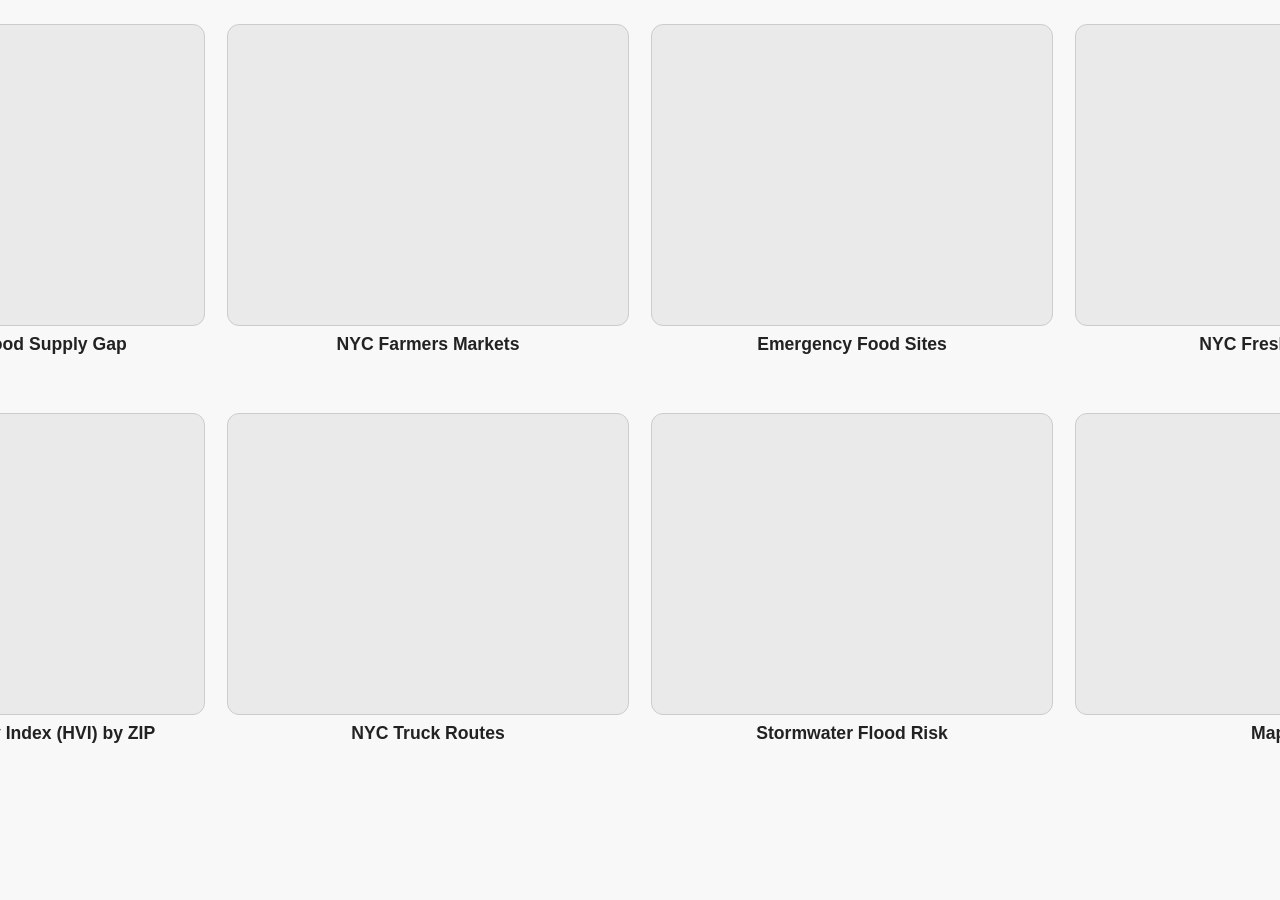
==== maps.html @ 48ff4455 "data" ====
<!DOCTYPE html>
<html lang="en">
<head>
  <meta charset="UTF-8">
  <meta name="viewport" content="width=device-width, initial-scale=1.0">
  <title>NYC Map Dashboard</title>
  <link href="maps.css" rel="stylesheet">
  <link href="https://api.mapbox.com/mapbox-gl-js/v2.15.0/mapbox-gl.css" rel="stylesheet">
</head>
<body>
  <div id="dashboard">
    <!-- Map boxes will be inserted here -->
    <div class="map-row">
      <div class="map-panel">
        <div class="map-box" id="map0"></div>
        <div class="map-title">Emergency Food Supply Gap</div>
        <div class="map-legend" id="legend0"></div>
      </div>
      <div class="map-panel">
        <div class="map-box" id="map1"></div>
        <div class="map-title">NYC Farmers Markets</div>
        <div class="map-legend" id="legend1"></div>
      </div>
      <div class="map-panel">
        <div class="map-box" id="map2"></div>
        <div class="map-title">Emergency Food Sites</div>
        <div class="map-legend" id="legend2"></div>
      </div>
      <div class="map-panel">
        <div class="map-box" id="map3"></div>
        <div class="map-title">NYC Fresh Zoning</div>
        <div class="map-legend" id="legend3"></div>
      </div>
    </div>
    <div class="map-row">
      <div class="map-panel">
        <div class="map-box" id="map4"></div>
        <div class="map-title">Heat Vulnerability Index (HVI) by ZIP</div>
        <div class="map-legend" id="legend4"></div>
      </div>
      <div class="map-panel">
        <div class="map-box" id="map5"></div>
        <div class="map-title">NYC Truck Routes</div>
        <div class="map-legend" id="legend5"></div>
      </div>
      <div class="map-panel">
        <div class="map-box" id="map6"></div>
        <div class="map-title">Stormwater Flood Risk</div>
        <div class="map-legend" id="legend6"></div>
      </div>
      <div class="map-panel">
        <div class="map-box" id="map7"></div>
        <div class="map-title">Map 8</div>
        <div class="map-legend" id="legend7"></div>
      </div>
    </div>
  </div>
  <script src="https://api.mapbox.com/mapbox-gl-js/v2.15.0/mapbox-gl.js"></script>
  <script src="maps.js"></script>
</body>
</html>
---- maps.css ----
.map-panel {
  display: flex;
  flex-direction: column;
  align-items: center;
  width: 400px;
  margin: 0;
}
.map-title {
  font-size: 1.1rem;
  font-weight: 600;
  margin: 8px 0 2px 0;
  text-align: center;
  color: #222;
}
.map-legend {
  font-size: 0.95rem;
  margin-bottom: 8px;
  min-height: 24px;
  text-align: center;
  color: #444;
}
body {
  margin: 0;
  font-family: Inter, sans-serif;
  background: #f8f8f8;
}
/* Make dashboard horizontally scrollable if needed and prevent cropping */
#dashboard {
  display: flex;
  flex-direction: column;
  align-items: flex-start;
  padding: 24px 24px 24px 24px;
  width: 100vw;
  box-sizing: border-box;
  overflow-x: auto;
}
.map-row {
  display: flex;
  flex-direction: row;
  margin-bottom: 24px;
  width: 100%;
  justify-content: center;
  gap: 24px;
}
.map-box {
  width: 400px;
  height: 300px;
  border: 1px solid #ccc;
  border-radius: 12px;
  overflow: hidden;
  background: #eaeaea;
  flex-shrink: 0;
}
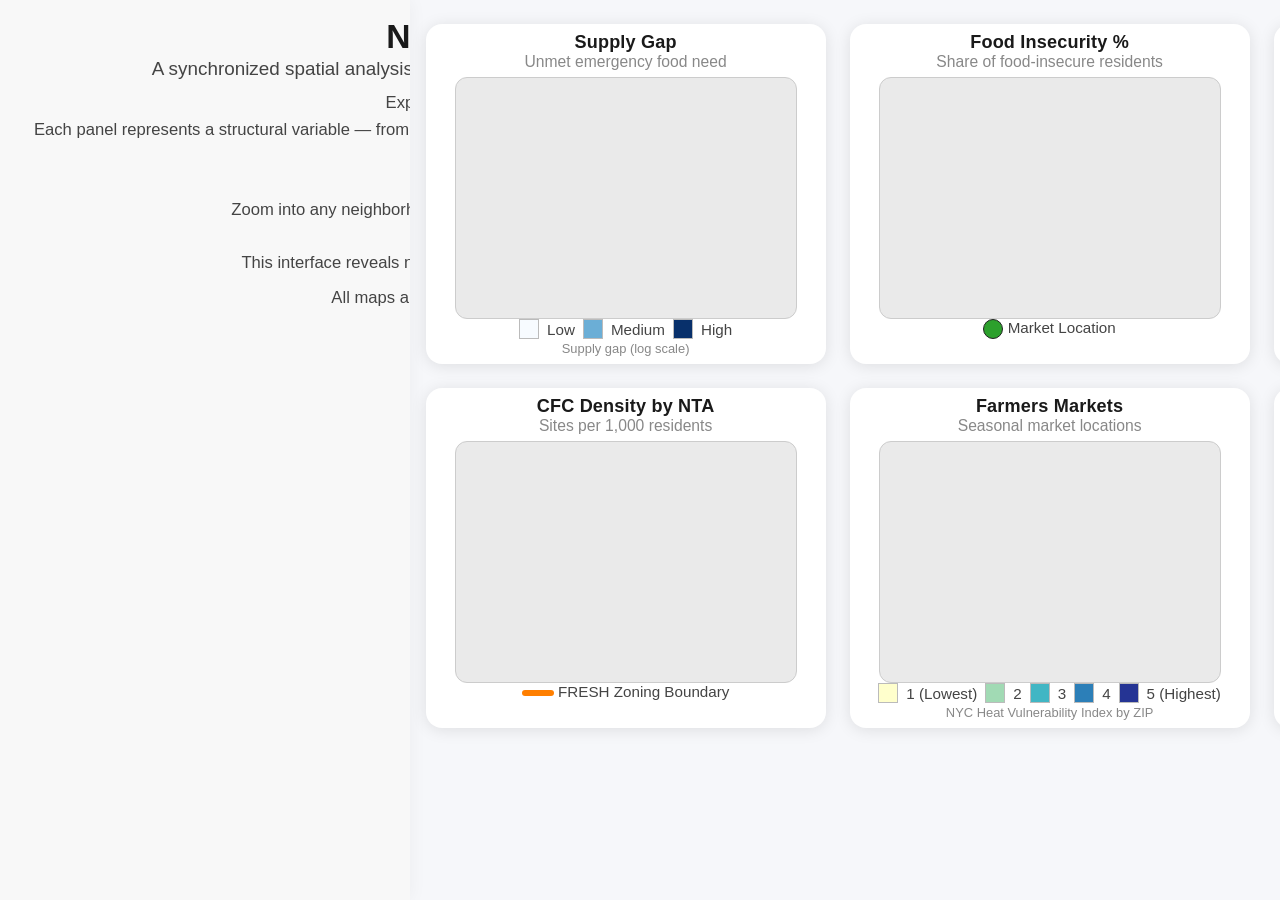
==== commit 346f8dfa: "update" ====
--- a/maps.html
+++ b/maps.html
@@ -4,54 +4,70 @@
   <meta charset="UTF-8">
   <meta name="viewport" content="width=device-width, initial-scale=1.0">
   <title>NYC Map Dashboard</title>
-  <link href="maps.css" rel="stylesheet">
+    <link href="./maps.css" rel="stylesheet">
   <link href="https://api.mapbox.com/mapbox-gl-js/v2.15.0/mapbox-gl.css" rel="stylesheet">
 </head>
 <body>
-  <div id="dashboard">
-    <!-- Map boxes will be inserted here -->
-    <div class="map-row">
-      <div class="map-panel">
-        <div class="map-box" id="map0"></div>
-        <div class="map-title">Emergency Food Supply Gap</div>
-        <div class="map-legend" id="legend0"></div>
-      </div>
-      <div class="map-panel">
-        <div class="map-box" id="map1"></div>
-        <div class="map-title">NYC Farmers Markets</div>
-        <div class="map-legend" id="legend1"></div>
-      </div>
-      <div class="map-panel">
-        <div class="map-box" id="map2"></div>
-        <div class="map-title">Emergency Food Sites</div>
-        <div class="map-legend" id="legend2"></div>
-      </div>
-      <div class="map-panel">
-        <div class="map-box" id="map3"></div>
-        <div class="map-title">NYC Fresh Zoning</div>
-        <div class="map-legend" id="legend3"></div>
+  <div class="main-flex">
+    <div class="left-panel">
+      <div class="intro-block">
+        <div class="main-title scenographic-title">NYC Food System Observatory</div>
+        <div class="subtitle">A synchronized spatial analysis of food vulnerability, emergency support, and climate exposure across New York City.</div>
+        <div class="intro-text">
+          Explore New York City’s food system through six synchronized maps.<br>
+          Each panel represents a structural variable — from unmet food need and emergency food distribution to market access, zoning policy, logistics corridors, and climate exposure.<br><br>
+          Zoom into any neighborhood to compare how food vulnerability, infrastructure, and environmental risk intersect.<br><br>
+          This interface reveals not isolated data layers, but the spatial relationships that shape structural food fragility.
+        </div>
+        <div class="sync-instruction sticky-sync">
+          All maps are synchronized. Zoom or pan in any panel to compare spatial conditions.
+        </div>
       </div>
     </div>
-    <div class="map-row">
-      <div class="map-panel">
-        <div class="map-box" id="map4"></div>
-        <div class="map-title">Heat Vulnerability Index (HVI) by ZIP</div>
-        <div class="map-legend" id="legend4"></div>
-      </div>
-      <div class="map-panel">
-        <div class="map-box" id="map5"></div>
-        <div class="map-title">NYC Truck Routes</div>
-        <div class="map-legend" id="legend5"></div>
-      </div>
-      <div class="map-panel">
-        <div class="map-box" id="map6"></div>
-        <div class="map-title">Stormwater Flood Risk</div>
-        <div class="map-legend" id="legend6"></div>
-      </div>
-      <div class="map-panel">
-        <div class="map-box" id="map7"></div>
-        <div class="map-title">Map 8</div>
-        <div class="map-legend" id="legend7"></div>
+    <div class="right-panel">
+      <div id="dashboard">
+        <div class="map-row scenographic-row">
+          <div class="map-panel">
+            <div class="map-title">Supply Gap</div>
+            <div class="map-subtitle">Unmet emergency food need</div>
+            <div class="map-box" id="map0"></div>
+            <div class="map-legend" id="legend0"></div>
+          </div>
+          <div class="map-panel">
+            <div class="map-title">Food Insecurity %</div>
+            <div class="map-subtitle">Share of food-insecure residents</div>
+            <div class="map-box" id="map1"></div>
+            <div class="map-legend" id="legend1"></div>
+          </div>
+          <div class="map-panel">
+            <div class="map-title">Emergency Food Sites</div>
+            <div class="map-subtitle">CFC and pantry locations</div>
+            <div class="map-box" id="map2"></div>
+            <div class="map-legend" id="legend2"></div>
+          </div>
+        </div>
+        <div class="map-row scenographic-row">
+          <div class="map-panel">
+            <div class="map-title">CFC Density by NTA</div>
+            <div class="map-subtitle">Sites per 1,000 residents</div>
+            <div class="map-box" id="map3"></div>
+            <div class="map-legend" id="legend3"></div>
+          </div>
+          <div class="map-panel">
+            <div class="map-title">Farmers Markets</div>
+            <div class="map-subtitle">Seasonal market locations</div>
+            <div class="map-box" id="map4"></div>
+            <div class="map-legend" id="legend4"></div>
+          </div>
+          <div class="map-panel">
+            <div class="map-title">Fresh Zoning</div>
+            <div class="map-subtitle">NYC FRESH zoning boundaries</div>
+            <div class="map-box" id="map5"></div>
+            <div class="map-legend" id="legend5"></div>
+          </div>
+        </div>
+        <!-- Hover summary card placeholder -->
+        <div id="hover-summary-card"></div>
       </div>
     </div>
   </div>
--- a/maps.css
+++ b/maps.css
@@ -1,16 +1,130 @@
+/* Main two-column layout */
+.main-flex {
+  display: flex;
+  flex-direction: row;
+  width: 100vw;
+  height: 100vh;
+  min-height: 100vh;
+  background: #f6f7fa;
+  overflow: hidden;
+}
+.left-panel {
+  width: 32vw;
+  min-width: 320px;
+  max-width: 420px;
+  background: #f8f8f8;
+  box-shadow: 2px 0 16px 0 rgba(0,0,0,0.04);
+  display: flex;
+  flex-direction: column;
+  align-items: flex-end;
+  justify-content: flex-start;
+  padding: 0 0 0 0;
+  z-index: 2;
+  height: 100vh;
+  overflow-y: auto;
+}
+.right-panel {
+  flex: 1 1 0;
+  display: flex;
+  flex-direction: column;
+  align-items: flex-start;
+  justify-content: center;
+  padding: 0 0 0 0;
+  min-width: 0;
+  overflow-x: auto;
+  height: 100vh;
+  overflow-y: auto;
+}
+/* Analytical intro block */
+.intro-block {
+  width: 100vw;
+  max-width: 100vw;
+  margin: 0 auto 12px auto;
+  padding: 18px 0 0 0;
+  background: #f8f8f8;
+  box-sizing: border-box;
+  text-align: center;
+}
+.main-title {
+  font-size: 2.1rem;
+  font-weight: 700;
+  color: #1a1a1a;
+  margin-bottom: 2px;
+  letter-spacing: 0.01em;
+}
+.subtitle {
+  font-size: 1.18rem;
+  color: #444;
+  font-weight: 400;
+  margin-bottom: 10px;
+}
+.intro-text {
+  font-size: 1.04rem;
+  color: #444;
+  font-weight: 400;
+  margin-bottom: 10px;
+  line-height: 1.6;
+}
+/* Synchronized maps instruction */
+.sync-instruction {
+  font-size: 1.04rem;
+  color: #444;
+  text-align: center;
+  margin: 12px 0 8px 0;
+  font-weight: 400;
+}
+/* Subtle group label styling */
+.group-label {
+  font-size: 0.98rem;
+  color: #888;
+  font-weight: 500;
+  letter-spacing: 0.04em;
+  margin: 0 0 4px 2px;
+  padding-top: 8px;
+}
 .map-panel {
   display: flex;
   flex-direction: column;
   align-items: center;
   width: 400px;
   margin: 0;
+  background: #fff;
+  border-radius: 16px;
+  box-shadow: 0 2px 16px 0 rgba(0,0,0,0.10);
+  transition: box-shadow 0.2s, transform 0.2s;
+  position: relative;
 }
 .map-title {
-  font-size: 1.1rem;
-  font-weight: 600;
-  margin: 8px 0 2px 0;
+  font-size: 1.13rem;
+  font-weight: 700;
+  margin: 8px 0 0 0;
   text-align: center;
+  color: #1a1a1a;
+  letter-spacing: 0.01em;
+}
+.map-subtitle {
+  font-size: 0.98rem;
+  color: #888;
+  font-weight: 400;
+  margin: 0 0 6px 0;
+  text-align: center;
+}
+/* Hover summary card styling */
+#hover-summary-card {
+  position: fixed;
+  top: 60px;
+  right: 32px;
+  width: 320px;
+  min-height: 120px;
+  background: #fff;
+  border-radius: 14px;
+  box-shadow: 0 2px 16px 0 rgba(0,0,0,0.13);
+  z-index: 1000;
+  padding: 20px 22px 18px 22px;
+  display: none;
+  font-size: 1.01rem;
   color: #222;
+  pointer-events: none;
 }
 .map-legend {
   font-size: 0.95rem;
@@ -25,29 +139,46 @@
   background: #f8f8f8;
 }
 /* Make dashboard horizontally scrollable if needed and prevent cropping */
+html, body {
+  height: 100%;
+  min-height: 100vh;
+}
 #dashboard {
   display: flex;
   flex-direction: column;
-  align-items: flex-start;
-  padding: 24px 24px 24px 24px;
+  align-items: center;
+  justify-content: flex-start;
+  padding: 24px 0 0 0;
   width: 100vw;
+  height: 100vh;
+  min-height: 100vh;
   box-sizing: border-box;
-  overflow-x: auto;
+  overflow: hidden;
+  background: transparent;
 }
 .map-row {
   display: flex;
   flex-direction: row;
-  margin-bottom: 24px;
-  width: 100%;
+  margin-bottom: 18px;
+  width: 100vw;
   justify-content: center;
   gap: 24px;
+  margin-bottom: 24px;
 }
 .map-box {
-  width: 400px;
-  height: 300px;
+  width: 340px;
+  height: 240px;
   border: 1px solid #ccc;
   border-radius: 12px;
   overflow: hidden;
   background: #eaeaea;
   flex-shrink: 0;
-}
+.map-box {
+  width: 280px;
+  height: 200px;
+  border: 1.5px solid #e0e0e0;
+  border-radius: 12px;
+  overflow: hidden;
+  background: #eaeaea;
+  flex-shrink: 0;
+  margin-bottom: 0;
